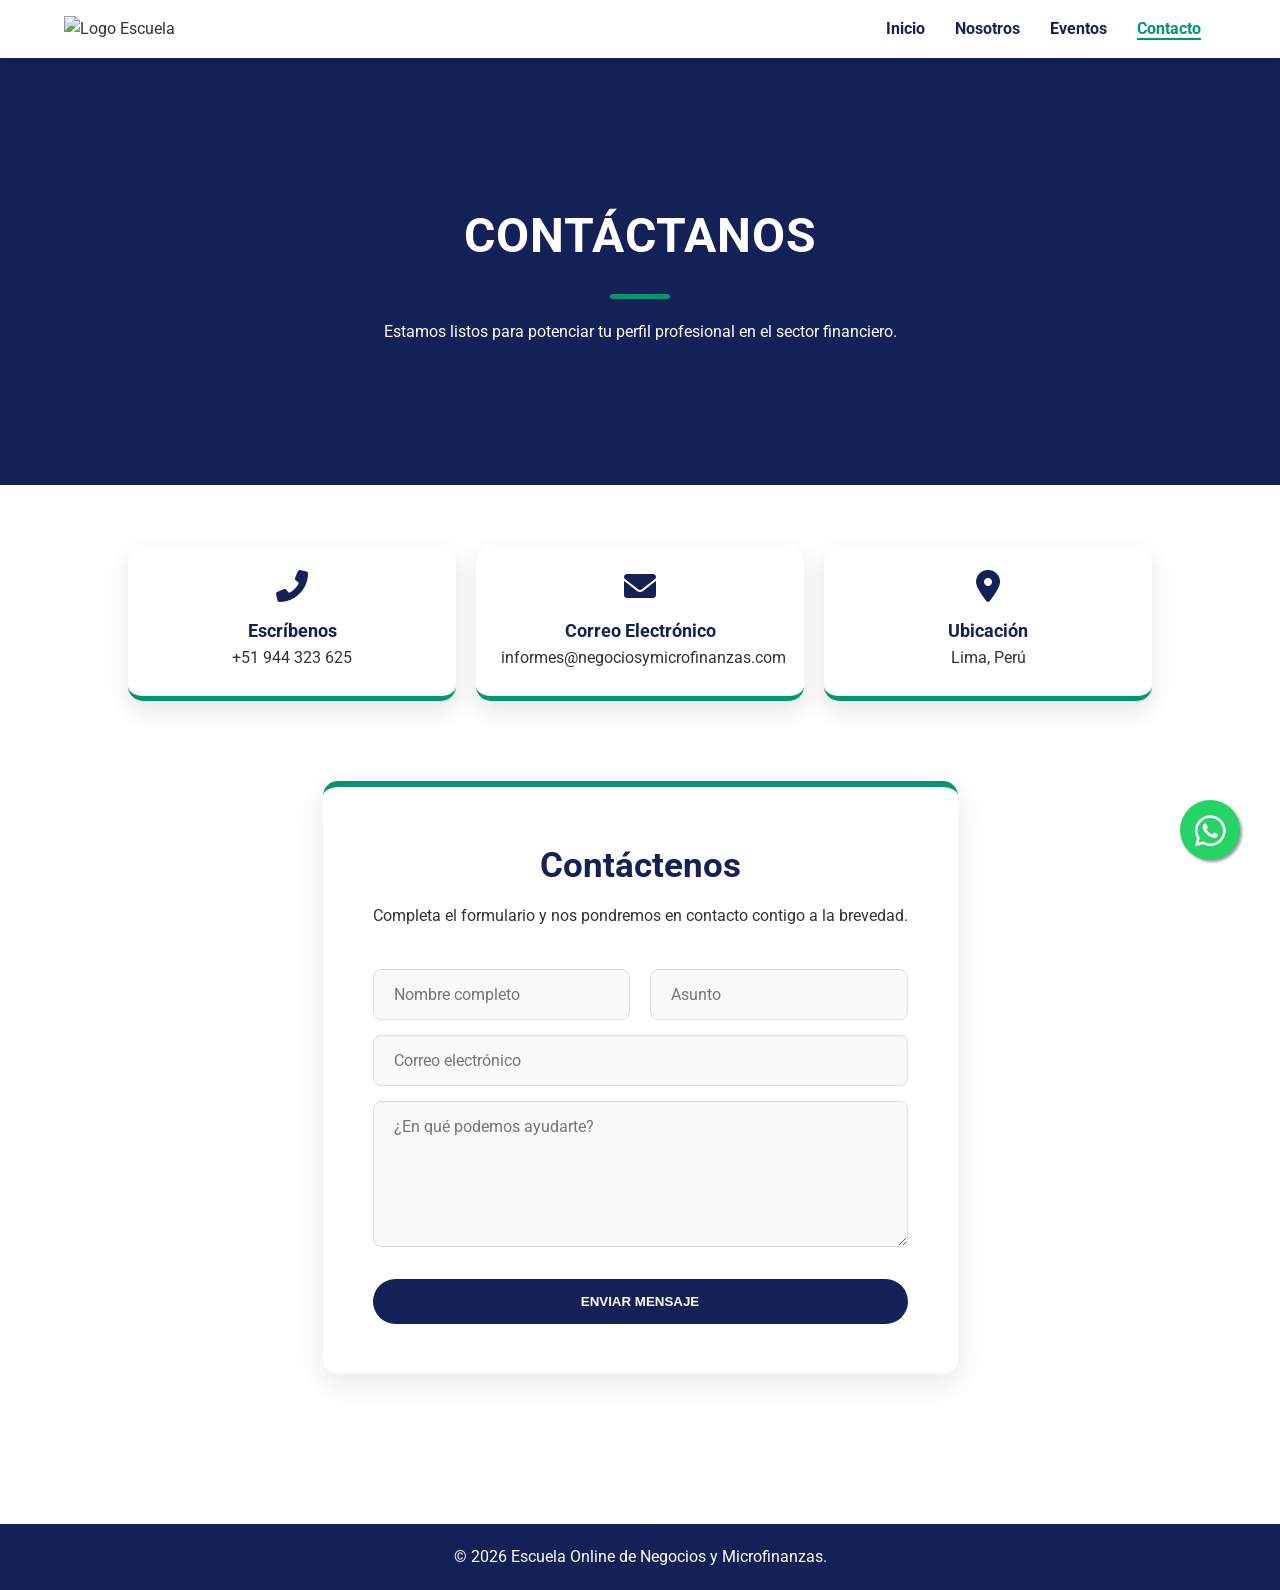
==== contacto/index.html @ e90923c6 "new commit" ====
<!DOCTYPE html>
<html lang="es">

<head>
     <meta charset="UTF-8">
     <meta name="viewport" content="width=device-width, initial-scale=1.0">
     <title>Contacto - Escuela Online de Negocios y Microfinanzas</title>
     <link rel="icon" type="image/x-icon" href="favicon.ico">
     <link rel="stylesheet" href="/css/style.css">
     <link href="https://fonts.googleapis.com/css2?family=Roboto:wght@400;700&display=swap" rel="stylesheet">
     <link rel="stylesheet" href="https://cdnjs.cloudflare.com/ajax/libs/font-awesome/6.0.0/css/all.min.css">
</head>

<body>

     <header>
          <nav class="navbar">
               <div class="logo">
                    <img src="imagenes/logo.jpeg" alt="Logo Escuela" width="25%">
               </div>

               <i class="fa fa-bars menu-toggle" id="mobile-menu"></i>

               <ul class="nav-links" id="nav-list">
                    <li><a href="/">Inicio</a></li>
                    <li><a href="/nosotros/">Nosotros</a></li>
                    <li><a href="/eventos/">Eventos</a></li>
                    <li><a href="/contacto/" class="active">Contacto</a></li>
               </ul>
          </nav>
     </header>

     <main class="contact-page">
          <section class="page-header">
               <div class="container header-content">
                    <h1>CONTÁCTANOS</h1>
                    <div class="header-divider"></div>
                    <p>Estamos listos para potenciar tu perfil profesional en el sector financiero.</p>
               </div>
          </section>

          <div class="container">
               <div class="info-grid">
                    <div class="info-card">
                         <i class="fas fa-phone-alt"></i>
                         <h3>Escríbenos</h3>
                         <p>+51 944 323 625</p>
                    </div>

                    <div class="info-card">
                         <i class="fas fa-envelope"></i>
                         <h3>Correo Electrónico</h3>
                         <p>informes@negociosymicrofinanzas.com</p>
                    </div>

                    <div class="info-card">
                         <i class="fas fa-map-marker-alt"></i>
                         <h3>Ubicación</h3>
                         <p>Lima, Perú</p>
                    </div>
               </div>

               <div class="contact-section-container">
                    <div class="contact-form-card">
                         <div class="form-header">
                              <h2>Contáctenos</h2>
                              <p>Completa el formulario y nos pondremos en contacto contigo a la brevedad.</p>
                         </div>

                         <form class="main-contact-form">
                              <div class="form-row">
                                   <input type="text" placeholder="Nombre completo" required>
                                   <input type="text" placeholder="Asunto" required>
                              </div>

                              <div class="form-group">
                                   <input type="email" placeholder="Correo electrónico" required>
                              </div>

                              <div class="form-group">
                                   <textarea placeholder="¿En qué podemos ayudarte?" rows="6" required></textarea>
                              </div>

                              <div class="form-footer">
                                   <button type="submit" class="btn-send-large">ENVIAR MENSAJE</button>
                              </div>
                         </form>
                    </div>
               </div>
          </div>

          <a class="float" target="_blank" href="https://wa.me/944323625">
               <i class="fab fa-whatsapp my-float"></i>
          </a>
     </main>

     <footer style="margin-top: 50px;">
          <p>&copy; 2026 Escuela Online de Negocios y Microfinanzas.</p>
     </footer>

     <script src="/js/script.js"></script>
</body>

</html>
---- css/style.css ----
/* ==========================================================================
   1. VARIABLES Y ESTILOS GLOBALES
   ========================================================================== */
:root {
    --primary-color: #142157;
    --accent-color: #02976f;
    --text-dark: #333;
    --light-bg: #f4f7f6;
    --white: #ffffff;
}

* {
    margin: 0;
    padding: 0;
    box-sizing: border-box;
}

body {
    font-family: 'Roboto', sans-serif;
    line-height: 1.6;
    color: var(--text-dark);
}

.container {
    padding: 60px 10%;
}

.bg-light {
    background: var(--light-bg);
}

.section-title {
    text-align: center;
    margin-bottom: 50px;
}

.section-title h2 {
    color: var(--primary-color);
    font-size: 2.5rem;
}

/* ==========================================================================
   2. NAVEGACIÓN Y COMPONENTES COMPARTIDOS (Header/Footer)
   ========================================================================== */
.navbar {
    display: flex;
    justify-content: space-between;
    align-items: center;
    padding: 1rem 5%;
    background: var(--white);
    box-shadow: 0 2px 10px rgba(0, 0, 0, 0.1);
    position: sticky;
    top: 0;
    z-index: 1000;
}

.logo img {
    width: 100px;
}

.nav-links {
    display: flex;
    list-style: none;
    align-items: center;
}

.nav-links li a {
    text-decoration: none;
    color: var(--primary-color);
    margin: 0 15px;
    font-weight: bold;
}

.nav-links li a.active {
    color: var(--accent-color) !important;
    border-bottom: 2px solid var(--accent-color);
}

.menu-toggle {
    display: none !important;
}

footer {
    background: var(--primary-color);
    color: white;
    text-align: center;
    padding: 20px;
}

/* Botón flotante WhatsApp */
.float {
    position: fixed;
    width: 60px;
    height: 60px;
    bottom: 40px;
    right: 40px;
    background-color: #25d366;
    color: #FFF;
    border-radius: 50px;
    text-align: center;
    font-size: 35px;
    box-shadow: 2px 2px 3px #999;
    z-index: 100;
}

.my-float {
    margin-top: 13px;
}

/* ==========================================================================
   3. ELEMENTOS DE DISEÑO GENÉRICOS (Reutilizables)
   ========================================================================== */
.grid {
    display: grid;
    grid-template-columns: repeat(auto-fit, minmax(250px, 1fr));
    gap: 30px;
}

.card {
    background: var(--white);
    padding: 30px;
    border-radius: 10px;
    box-shadow: 0 5px 15px rgba(0, 0, 0, 0.05);
    border-top: 5px solid var(--accent-color);
}

.btn-primary {
    background: var(--accent-color);
    color: white !important;
    padding: 10px 20px;
    border-radius: 5px;
    text-decoration: none;
    display: inline-block;
}

.btn-secondary {
    display: inline-block;
    background: var(--white);
    color: var(--primary-color);
    padding: 12px 30px;
    text-decoration: none;
    border-radius: 5px;
    font-weight: bold;
    margin-top: 20px;
}

/* ==========================================================================
   4. INICIO (index.html)
   ========================================================================== */
.hero {
    background-color: var(--primary-color);
    min-height: 80vh;
    display: flex;
    align-items: center;
    justify-content: center;
    overflow: hidden;
}

.hero-container {
    display: flex;
    width: 100%;
    max-width: 1400px;
    align-items: center;
}

.hero-text-side {
    flex: 1;
    padding: 60px 5%;
    color: white;
}

.programa-label {
    font-size: 2rem;
    font-weight: 300;
    display: block;
    margin-bottom: 10px;
}

.hero-title {
    font-size: 2.5rem;
    font-weight: 550;
    line-height: 1.1;
    text-transform: uppercase;
    margin-bottom: 30px;
}

.hero-image-side {
    flex: 1;
    position: relative;
    height: 80vh;
}

.hero-image-side img {
    width: 100%;
    height: 100%;
    object-fit: cover;
}

.hero-arrows {
    position: absolute;
    top: 20px;
    left: -30px;
    display: flex;
    gap: 10px;
}

.hero-arrows span {
    width: 0;
    height: 0;
    border-top: 15px solid transparent;
    border-bottom: 15px solid transparent;
    border-left: 20px solid white;
    opacity: 0.8;
}

/* Módulos en Home */
.modules-grid {
    display: grid;
    grid-template-columns: repeat(auto-fit, minmax(200px, 1fr));
    gap: 15px;
}

.module-item {
    background: var(--white);
    padding: 15px;
    border-radius: 5px;
    display: flex;
    align-items: center;
    font-weight: bold;
    border: 1px solid #ddd;
}

.module-item span {
    background: var(--primary-color);
    color: white;
    padding: 5px 10px;
    margin-right: 10px;
    border-radius: 3px;
    font-size: 0.8rem;
}

/* ==========================================================================
   5. NOSOTROS (nosotros.html)
   ========================================================================== */
.page-header {
    background: var(--primary-color);
    color: white;
    text-align: center;
    padding: 80px 0;
}

.header-content h1 {
    font-size: 3rem;
    text-transform: uppercase;
    letter-spacing: 1px;
}

.header-divider {
    width: 60px;
    height: 5px;
    background: var(--accent-color);
    margin: 20px auto;
    border-radius: 10px;
}

.about-grid {
    display: grid;
    grid-template-columns: 1fr 1fr;
    gap: 50px;
    align-items: center;
    text-align: justify;
}

.mission-card,
.vision-card {
    text-align: justify;
    padding: 40px;
}

.feature {
    display: flex;
    align-items: flex-start;
    gap: 15px;
    margin-bottom: 20px;
}

.feature-icon {
    color: #2b6cb0;
    font-size: 4rem;
}

.feature h2 {
    color: var(--primary-color);
}

.feature h3 {
    color: var(--accent-color);
    font-size: 1.3rem;
    margin-bottom: 5px;
    display: flex;
    align-items: center;
}

/* ==========================================================================
   6. PROGRAMAS (programa.html)
   ========================================================================== */
.page-header-program {
    background: var(--primary-color);
    color: white;
    padding: 60px 0;
    text-align: center;
}

.tagline {
    font-weight: 700;
    color: var(--accent-color);
    letter-spacing: 2px;
}

.stat-box {
    background: var(--light-bg);
    padding: 20px;
    border-radius: 10px;
    margin-bottom: 15px;
    border-left: 5px solid var(--accent-color);
}

.modules-accordion {
    display: grid;
    grid-template-columns: repeat(auto-fit, minmax(300px, 1fr));
    gap: 20px;
    margin-top: 40px;
}

.module-card {
    background: white;
    border-radius: 12px;
    padding: 25px;
    border-top: 2px solid var(--primary-color);
    border-left: 5px solid var(--primary-color);
    box-shadow: 0 5px 15px rgba(0, 0, 0, 0.05);
    margin-bottom: 20px;
    transition: 0.3s;
}

.module-card:hover {
    transform: translateY(-5px);
    border-top-color: #02976f;
    border-left-color: #02976f;
}

.module-card h3 {
    color: #142157;
    margin-bottom: 15px;
    font-size: 1.1rem;
    text-transform: uppercase;
}

.module-number {
    display: block;
    color: #02976f;
    font-weight: 800;
    font-size: 1.5rem;
    margin-bottom: 10px;
}

.module-body ul {
    list-style: none;
    padding: 0;
    font-size: 0.9rem;
    color: #555;
}

.module-body li::before {
    content: "•";
    color: #02976f;
    font-weight: bold;
    margin-right: 8px;
}

.intro-text p {
    text-align: justify;
    padding-bottom: 15px;
    padding-top: 8px;
}

.btn-primary-large {
    display: inline-block;
    background: #02976f;
    color: white;
    padding: 20px 40px;
    border-radius: 50px;
    text-decoration: none;
    font-weight: bold;
    margin-top: 50px;
}

/* ==========================================================================
   7. EVENTOS (eventos.html)
   ========================================================================== */
.video-grid {
    display: grid;
    grid-template-columns: repeat(auto-fit, minmax(400px, 1fr));
    gap: 30px;
    margin-top: 40px;
}

.video-card {
    background: white;
    border-radius: 15px;
    overflow: hidden;
    box-shadow: 0 10px 20px rgba(0, 0, 0, 0.05);
    border-bottom: 4px solid var(--accent-color);
}

.video-info {
    padding: 20px;
}

.video-placeholder {
    height: 0;
    padding-bottom: 56.25%;
    background-size: contain;
    background-position: center;
    background-color: #000;
    background-repeat: no-repeat;
    border-radius: 15px 15px 0 0;
    position: relative;
    cursor: pointer;
    overflow: hidden;
    transition: background-size 0.4s ease-in-out;
}

.video-overlay {
    position: absolute;
    top: 50%;
    left: 50%;
    transform: translate(-50%, -50%);
    color: rgba(255, 255, 255, 0.9);
    font-size: 4rem;
    transition: all 0.3s ease;
    z-index: 2;
    text-shadow: 0 4px 10px rgba(0, 0, 0, 0.5);
}

.video-placeholder:hover {
    /* Efecto sutil de zoom al pasar el mouse */
    background-size: 105%;
}

.video-placeholder:hover .video-overlay {
    color: var(--accent-color);
    /* El verde de tu logo */
    transform: translate(-50%, -50%) scale(1.1);
}

.video-info h3 {
    margin: 10px 0;
    color: var(--primary-color);
}

/* Estilos de cursos en Eventos */

.courses-grid {
    display: grid;
    grid-template-columns: repeat(auto-fit, minmax(300px, 1fr));
    gap: 20px;
}

.course-item {
    display: flex;
    background: white;
    padding: 25px;
    border-radius: 12px;
    align-items: flex-start;
    transition: 0.3s;
}

.course-icon {
    font-size: 2rem;
    margin-right: 20px;
    color: var(--accent-color);
}

.course-link {
    display: inline-block;
    margin-top: 15px;
    color: var(--accent-color);
    text-decoration: none;
    font-weight: bold;
    font-size: 0.9rem;
}

.course-text p {
    text-align: justify;
}

.course-text h3 {
    color: var(--primary-color);
    margin-bottom: 10px;
}

/* ==========================================================================
   8. CONTACTO (contacto.html)
   ========================================================================== */
.contact-section-container {
    display: flex;
    justify-content: center;
    padding: 40px 5%;
    background-color: transparent;
}

.contact-form-card {
    background: var(--white);
    max-width: 900px;
    margin: 0 auto;
    padding: 50px;
    border-radius: 15px;
    box-shadow: 0 10px 30px rgba(20, 33, 87, 0.1);
    border-top: 6px solid var(--accent-color);
}

.form-header {
    text-align: center;
    margin-bottom: 40px;
}

.form-header h2 {
    color: var(--primary-color);
    font-size: 2.2rem;
    margin-bottom: 10px;
}

.form-row {
    display: grid;
    grid-template-columns: 1fr 1fr;
    gap: 20px;
}

.form-footer {
    display: flex;
    justify-content: center;
    margin-top: 10px;
}

.main-contact-form input,
.main-contact-form textarea {
    width: 100%;
    padding: 15px 20px;
    margin-bottom: 15px;
    background-color: #f9f9f9;
    border: 1px solid #ddd;
    border-radius: 8px;
    font-size: 1rem;
    font-family: inherit;
    transition: all 0.3s ease;
}

.btn-send-large {
    background-color: var(--primary-color);
    color: white;
    padding: 15px 60px;
    font-weight: bold;
    border-radius: 50px;
    border: none;
    cursor: pointer;
    width: 100%;
    transition: 0.3s;
}

.btn-send-large:hover {
    background-color: var(--accent-color);
    transform: translateY(-2px);
}

.info-grid {
    display: grid;
    grid-template-columns: repeat(auto-fit, minmax(250px, 1fr));
    gap: 20px;
    margin-bottom: 40px;
}

.info-card {
    background: var(--white);
    padding: 25px;
    border-radius: 15px;
    text-align: center;
    box-shadow: 0 10px 25px rgba(0, 0, 0, 0.1);
    border-bottom: 5px solid var(--accent-color);
}

.info-card i {
    font-size: 2rem;
    color: var(--primary-color);
    margin-bottom: 15px;
}

.info-card h3 {
    font-size: 1.1rem;
    color: var(--primary-color);
}

/* ==========================================================================
   9. MEDIA QUERIES (Responsividad)
   ========================================================================== */
@media (max-width: 992px) {
    .hero-container {
        flex-direction: column;
        text-align: center;
    }

    .hero-image-side {
        width: 100%;
        height: 40vh;
    }

    .hero-arrows {
        display: none;
    }
}

@media (max-width: 768px) {
    .menu-toggle {
        display: block !important;
        font-size: 1.8rem;
        cursor: pointer;
        color: var(--primary-color);
    }

    .nav-links {
        display: none;
        flex-direction: column;
        position: absolute;
        top: 70px;
        left: 0;
        width: 100%;
        background-color: var(--white);
        box-shadow: 0 5px 10px rgba(0, 0, 0, 0.1);
        padding: 20px 0;
    }

    .nav-links.active-menu {
        display: flex;
    }

    .about-grid,
    .form-row {
        grid-template-columns: 1fr;
    }

    .container {
        padding: 40px 15px;
    }

    .header-content h1 {
        font-size: 1.8rem;
        padding: 0 15px;
    }

    .btn-send-large {
        width: 100%;
    }
}


@media (max-width: 600px) {
    .video-grid {
        grid-template-columns: 1fr;
    }
}
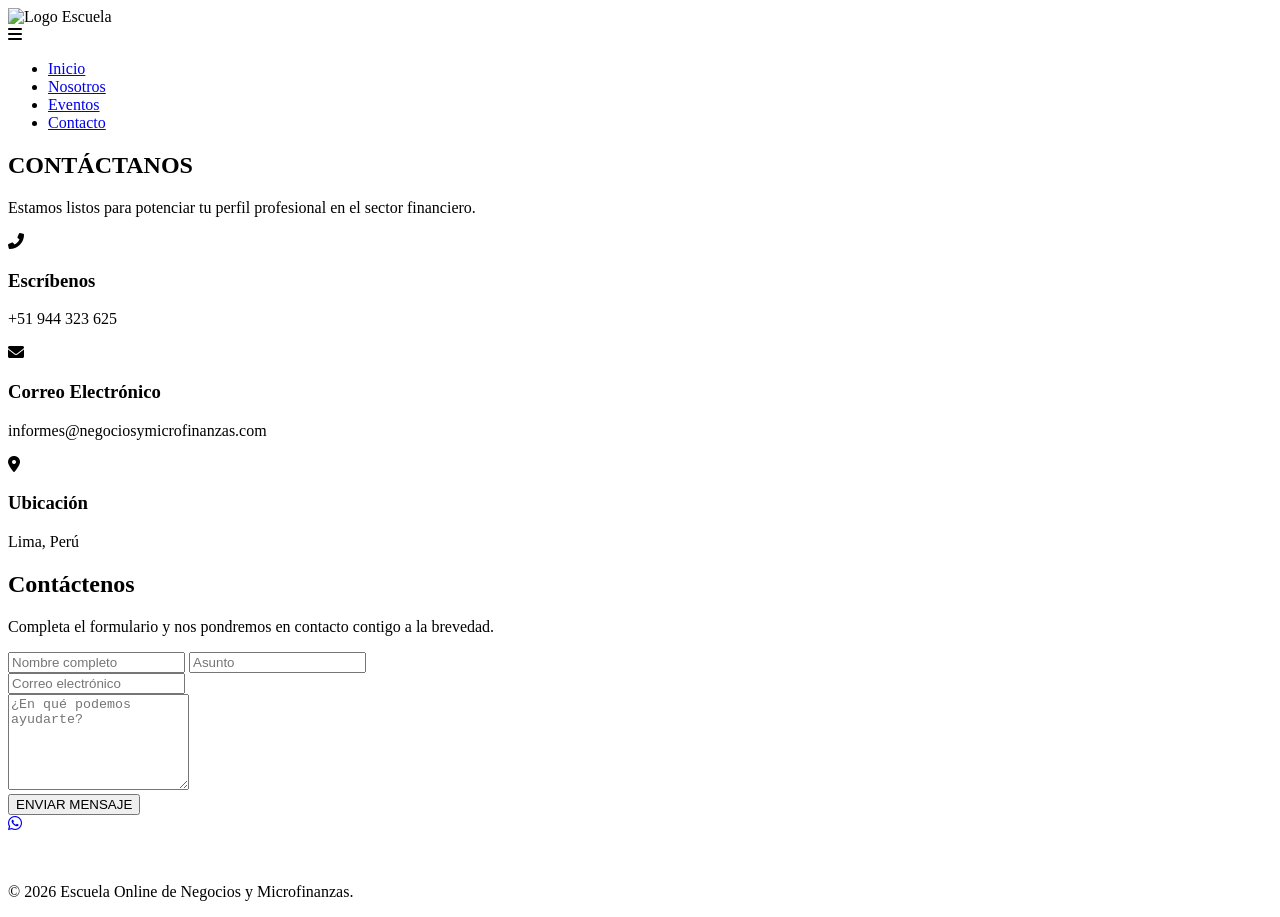
==== commit 93c8ea8d: "new commit" ====
--- a/contacto/index.html
+++ b/contacto/index.html
@@ -6,7 +6,7 @@
      <meta name="viewport" content="width=device-width, initial-scale=1.0">
      <title>Contacto - Escuela Online de Negocios y Microfinanzas</title>
      <link rel="icon" type="image/x-icon" href="favicon.ico">
-     <link rel="stylesheet" href="/css/style.css">
+     <link rel="stylesheet" href="./css/style.css">
      <link href="https://fonts.googleapis.com/css2?family=Roboto:wght@400;700&display=swap" rel="stylesheet">
      <link rel="stylesheet" href="https://cdnjs.cloudflare.com/ajax/libs/font-awesome/6.0.0/css/all.min.css">
 </head>
@@ -98,7 +98,7 @@
           <p>&copy; 2026 Escuela Online de Negocios y Microfinanzas.</p>
      </footer>
 
-     <script src="/js/script.js"></script>
+     <script src="./js/script.js"></script>
 </body>
 
 </html>
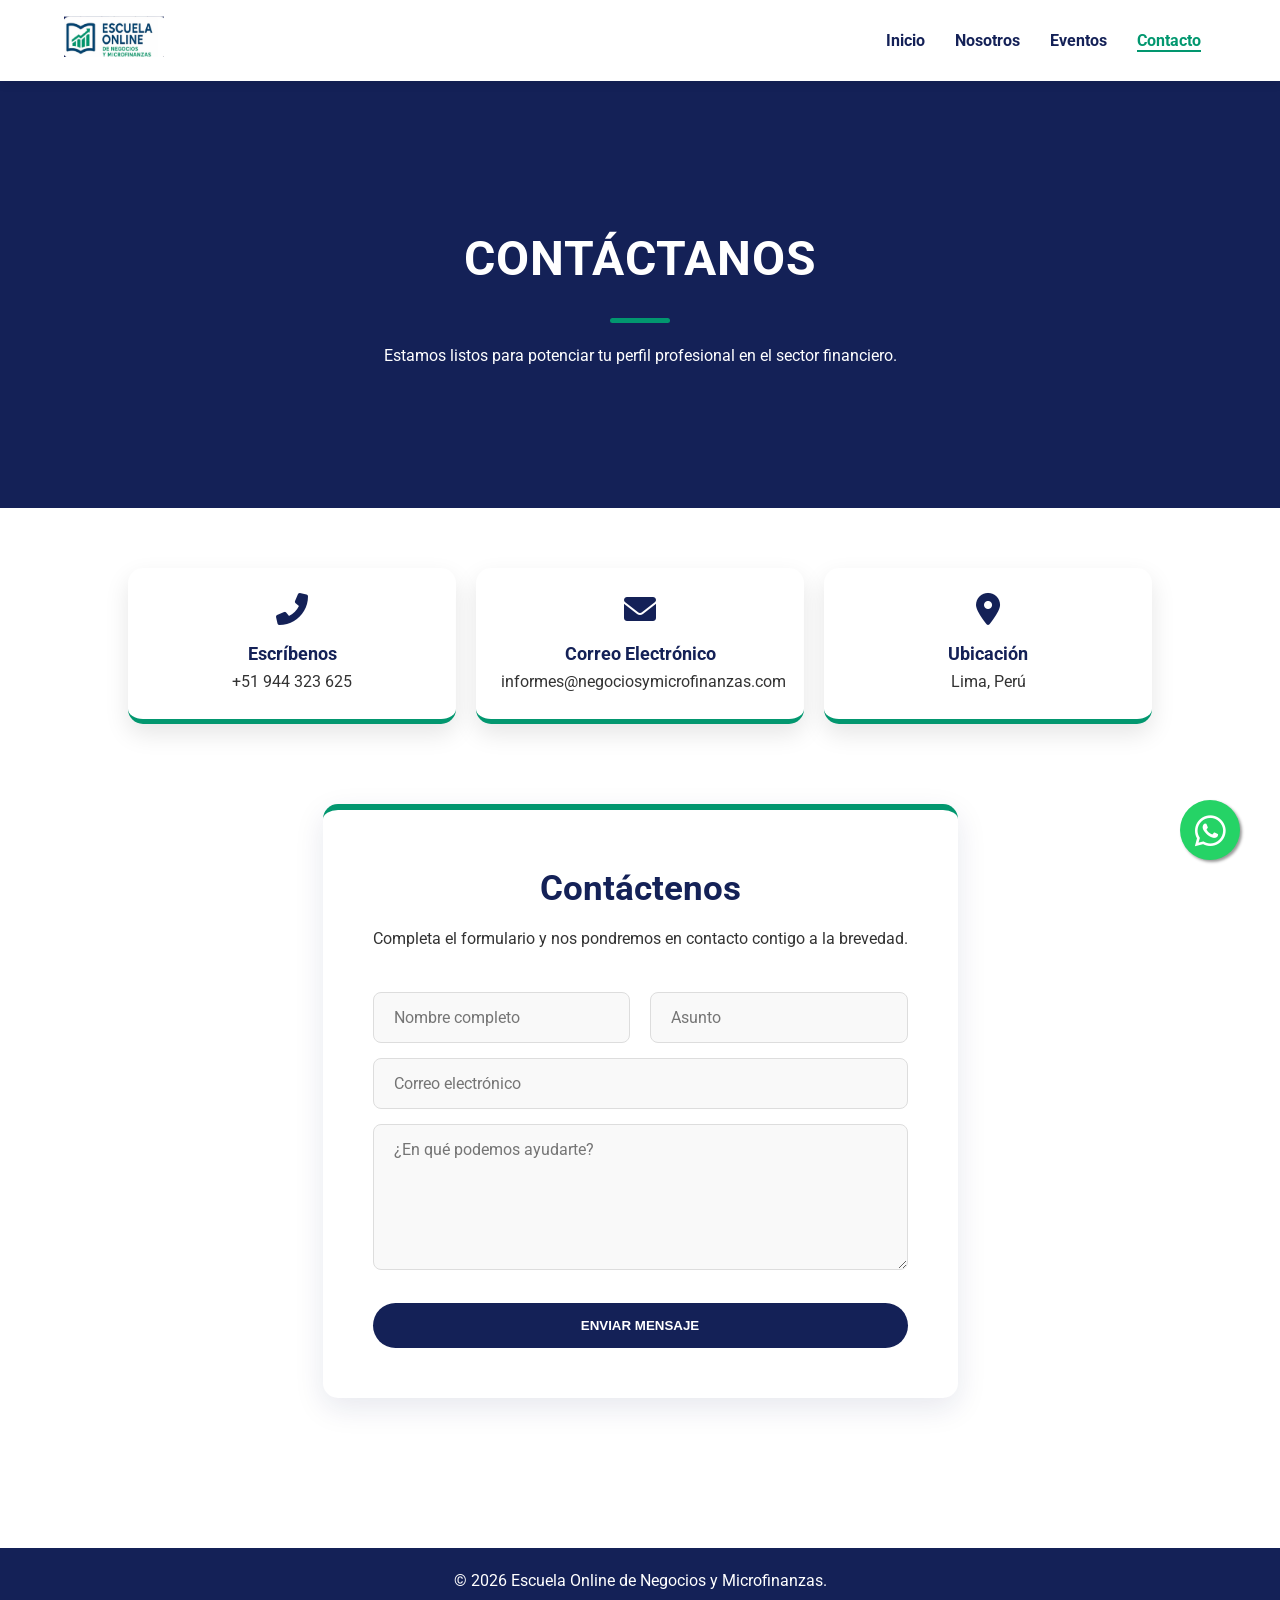
==== commit 603e3f33: "new commit" ====
--- a/contacto/index.html
+++ b/contacto/index.html
@@ -5,8 +5,8 @@
      <meta charset="UTF-8">
      <meta name="viewport" content="width=device-width, initial-scale=1.0">
      <title>Contacto - Escuela Online de Negocios y Microfinanzas</title>
-     <link rel="icon" type="image/x-icon" href="favicon.ico">
-     <link rel="stylesheet" href="./css/style.css">
+     <link rel="icon" type="image/x-icon" href="/favicon.ico">
+     <link rel="stylesheet" href="/css/style.css">
      <link href="https://fonts.googleapis.com/css2?family=Roboto:wght@400;700&display=swap" rel="stylesheet">
      <link rel="stylesheet" href="https://cdnjs.cloudflare.com/ajax/libs/font-awesome/6.0.0/css/all.min.css">
 </head>
@@ -16,7 +16,7 @@
      <header>
           <nav class="navbar">
                <div class="logo">
-                    <img src="imagenes/logo.jpeg" alt="Logo Escuela" width="25%">
+                    <img src="/imagenes/logo.jpeg" alt="Logo Escuela" width="25%">
                </div>
 
                <i class="fa fa-bars menu-toggle" id="mobile-menu"></i>
--- a/css/style.css
+++ b/css/style.css
@@ -0,0 +1,670 @@
+/* ==========================================================================
+   1. VARIABLES Y ESTILOS GLOBALES
+   ========================================================================== */
+:root {
+    --primary-color: #142157;
+    --accent-color: #02976f;
+    --text-dark: #333;
+    --light-bg: #f4f7f6;
+    --white: #ffffff;
+}
+
+* {
+    margin: 0;
+    padding: 0;
+    box-sizing: border-box;
+}
+
+body {
+    font-family: 'Roboto', sans-serif;
+    line-height: 1.6;
+    color: var(--text-dark);
+}
+
+.container {
+    padding: 60px 10%;
+}
+
+.bg-light {
+    background: var(--light-bg);
+}
+
+.section-title {
+    text-align: center;
+    margin-bottom: 50px;
+}
+
+.section-title h2 {
+    color: var(--primary-color);
+    font-size: 2.5rem;
+}
+
+/* ==========================================================================
+   2. NAVEGACIÓN Y COMPONENTES COMPARTIDOS (Header/Footer)
+   ========================================================================== */
+.navbar {
+    display: flex;
+    justify-content: space-between;
+    align-items: center;
+    padding: 1rem 5%;
+    background: var(--white);
+    box-shadow: 0 2px 10px rgba(0, 0, 0, 0.1);
+    position: sticky;
+    top: 0;
+    z-index: 1000;
+}
+
+.logo img {
+    width: 100px;
+}
+
+.nav-links {
+    display: flex;
+    list-style: none;
+    align-items: center;
+}
+
+.nav-links li a {
+    text-decoration: none;
+    color: var(--primary-color);
+    margin: 0 15px;
+    font-weight: bold;
+}
+
+.nav-links li a.active {
+    color: var(--accent-color) !important;
+    border-bottom: 2px solid var(--accent-color);
+}
+
+.menu-toggle {
+    display: none !important;
+}
+
+footer {
+    background: var(--primary-color);
+    color: white;
+    text-align: center;
+    padding: 20px;
+}
+
+/* Botón flotante WhatsApp */
+.float {
+    position: fixed;
+    width: 60px;
+    height: 60px;
+    bottom: 40px;
+    right: 40px;
+    background-color: #25d366;
+    color: #FFF;
+    border-radius: 50px;
+    text-align: center;
+    font-size: 35px;
+    box-shadow: 2px 2px 3px #999;
+    z-index: 100;
+}
+
+.my-float {
+    margin-top: 13px;
+}
+
+/* ==========================================================================
+   3. ELEMENTOS DE DISEÑO GENÉRICOS (Reutilizables)
+   ========================================================================== */
+.grid {
+    display: grid;
+    grid-template-columns: repeat(auto-fit, minmax(250px, 1fr));
+    gap: 30px;
+}
+
+.card {
+    background: var(--white);
+    padding: 30px;
+    border-radius: 10px;
+    box-shadow: 0 5px 15px rgba(0, 0, 0, 0.05);
+    border-top: 5px solid var(--accent-color);
+}
+
+.btn-primary {
+    background: var(--accent-color);
+    color: white !important;
+    padding: 10px 20px;
+    border-radius: 5px;
+    text-decoration: none;
+    display: inline-block;
+}
+
+.btn-secondary {
+    display: inline-block;
+    background: var(--white);
+    color: var(--primary-color);
+    padding: 12px 30px;
+    text-decoration: none;
+    border-radius: 5px;
+    font-weight: bold;
+    margin-top: 20px;
+}
+
+/* ==========================================================================
+   4. INICIO (index.html)
+   ========================================================================== */
+.hero {
+    background-color: var(--primary-color);
+    min-height: 80vh;
+    display: flex;
+    align-items: center;
+    justify-content: center;
+    overflow: hidden;
+}
+
+.hero-container {
+    display: flex;
+    width: 100%;
+    max-width: 1400px;
+    align-items: center;
+}
+
+.hero-text-side {
+    flex: 1;
+    padding: 60px 5%;
+    color: white;
+}
+
+.programa-label {
+    font-size: 2rem;
+    font-weight: 300;
+    display: block;
+    margin-bottom: 10px;
+}
+
+.hero-title {
+    font-size: 2.5rem;
+    font-weight: 550;
+    line-height: 1.1;
+    text-transform: uppercase;
+    margin-bottom: 30px;
+}
+
+.hero-image-side {
+    flex: 1;
+    position: relative;
+    height: 80vh;
+}
+
+.hero-image-side img {
+    width: 100%;
+    height: 100%;
+    object-fit: cover;
+}
+
+.hero-arrows {
+    position: absolute;
+    top: 20px;
+    left: -30px;
+    display: flex;
+    gap: 10px;
+}
+
+.hero-arrows span {
+    width: 0;
+    height: 0;
+    border-top: 15px solid transparent;
+    border-bottom: 15px solid transparent;
+    border-left: 20px solid white;
+    opacity: 0.8;
+}
+
+/* Módulos en Home */
+.modules-grid {
+    display: grid;
+    grid-template-columns: repeat(auto-fit, minmax(200px, 1fr));
+    gap: 15px;
+}
+
+.module-item {
+    background: var(--white);
+    padding: 15px;
+    border-radius: 5px;
+    display: flex;
+    align-items: center;
+    font-weight: bold;
+    border: 1px solid #ddd;
+}
+
+.module-item span {
+    background: var(--primary-color);
+    color: white;
+    padding: 5px 10px;
+    margin-right: 10px;
+    border-radius: 3px;
+    font-size: 0.8rem;
+}
+
+/* ==========================================================================
+   5. NOSOTROS (nosotros.html)
+   ========================================================================== */
+.page-header {
+    background: var(--primary-color);
+    color: white;
+    text-align: center;
+    padding: 80px 0;
+}
+
+.header-content h1 {
+    font-size: 3rem;
+    text-transform: uppercase;
+    letter-spacing: 1px;
+}
+
+.header-divider {
+    width: 60px;
+    height: 5px;
+    background: var(--accent-color);
+    margin: 20px auto;
+    border-radius: 10px;
+}
+
+.about-grid {
+    display: grid;
+    grid-template-columns: 1fr 1fr;
+    gap: 50px;
+    align-items: center;
+    text-align: justify;
+}
+
+.mission-card,
+.vision-card {
+    text-align: justify;
+    padding: 40px;
+}
+
+.feature {
+    display: flex;
+    align-items: flex-start;
+    gap: 15px;
+    margin-bottom: 20px;
+}
+
+.feature-icon {
+    color: #2b6cb0;
+    font-size: 4rem;
+}
+
+.feature h2 {
+    color: var(--primary-color);
+}
+
+.feature h3 {
+    color: var(--accent-color);
+    font-size: 1.3rem;
+    margin-bottom: 5px;
+    display: flex;
+    align-items: center;
+}
+
+/* ==========================================================================
+   6. PROGRAMAS (programa.html)
+   ========================================================================== */
+.page-header-program {
+    background: var(--primary-color);
+    color: white;
+    padding: 60px 0;
+    text-align: center;
+}
+
+.tagline {
+    font-weight: 700;
+    color: var(--accent-color);
+    letter-spacing: 2px;
+}
+
+.stat-box {
+    background: var(--light-bg);
+    padding: 20px;
+    border-radius: 10px;
+    margin-bottom: 15px;
+    border-left: 5px solid var(--accent-color);
+}
+
+.modules-accordion {
+    display: grid;
+    grid-template-columns: repeat(auto-fit, minmax(300px, 1fr));
+    gap: 20px;
+    margin-top: 40px;
+}
+
+.module-card {
+    background: white;
+    border-radius: 12px;
+    padding: 25px;
+    border-top: 2px solid var(--primary-color);
+    border-left: 5px solid var(--primary-color);
+    box-shadow: 0 5px 15px rgba(0, 0, 0, 0.05);
+    margin-bottom: 20px;
+    transition: 0.3s;
+}
+
+.module-card:hover {
+    transform: translateY(-5px);
+    border-top-color: #02976f;
+    border-left-color: #02976f;
+}
+
+.module-card h3 {
+    color: #142157;
+    margin-bottom: 15px;
+    font-size: 1.1rem;
+    text-transform: uppercase;
+}
+
+.module-number {
+    display: block;
+    color: #02976f;
+    font-weight: 800;
+    font-size: 1.5rem;
+    margin-bottom: 10px;
+}
+
+.module-body ul {
+    list-style: none;
+    padding: 0;
+    font-size: 0.9rem;
+    color: #555;
+}
+
+.module-body li::before {
+    content: "•";
+    color: #02976f;
+    font-weight: bold;
+    margin-right: 8px;
+}
+
+.intro-text p {
+    text-align: justify;
+    padding-bottom: 15px;
+    padding-top: 8px;
+}
+
+.btn-primary-large {
+    display: inline-block;
+    background: #02976f;
+    color: white;
+    padding: 20px 40px;
+    border-radius: 50px;
+    text-decoration: none;
+    font-weight: bold;
+    margin-top: 50px;
+}
+
+/* ==========================================================================
+   7. EVENTOS (eventos.html)
+   ========================================================================== */
+.video-grid {
+    display: grid;
+    grid-template-columns: repeat(auto-fit, minmax(400px, 1fr));
+    gap: 30px;
+    margin-top: 40px;
+}
+
+.video-card {
+    background: white;
+    border-radius: 15px;
+    overflow: hidden;
+    box-shadow: 0 10px 20px rgba(0, 0, 0, 0.05);
+    border-bottom: 4px solid var(--accent-color);
+}
+
+.video-info {
+    padding: 20px;
+}
+
+.video-placeholder {
+    height: 0;
+    padding-bottom: 56.25%;
+    background-size: contain;
+    background-position: center;
+    background-color: #000;
+    background-repeat: no-repeat;
+    border-radius: 15px 15px 0 0;
+    position: relative;
+    cursor: pointer;
+    overflow: hidden;
+    transition: background-size 0.4s ease-in-out;
+}
+
+.video-overlay {
+    position: absolute;
+    top: 50%;
+    left: 50%;
+    transform: translate(-50%, -50%);
+    color: rgba(255, 255, 255, 0.9);
+    font-size: 4rem;
+    transition: all 0.3s ease;
+    z-index: 2;
+    text-shadow: 0 4px 10px rgba(0, 0, 0, 0.5);
+}
+
+.video-placeholder:hover {
+    /* Efecto sutil de zoom al pasar el mouse */
+    background-size: 105%;
+}
+
+.video-placeholder:hover .video-overlay {
+    color: var(--accent-color);
+    /* El verde de tu logo */
+    transform: translate(-50%, -50%) scale(1.1);
+}
+
+.video-info h3 {
+    margin: 10px 0;
+    color: var(--primary-color);
+}
+
+/* Estilos de cursos en Eventos */
+
+.courses-grid {
+    display: grid;
+    grid-template-columns: repeat(auto-fit, minmax(300px, 1fr));
+    gap: 20px;
+}
+
+.course-item {
+    display: flex;
+    background: white;
+    padding: 25px;
+    border-radius: 12px;
+    align-items: flex-start;
+    transition: 0.3s;
+}
+
+.course-icon {
+    font-size: 2rem;
+    margin-right: 20px;
+    color: var(--accent-color);
+}
+
+.course-link {
+    display: inline-block;
+    margin-top: 15px;
+    color: var(--accent-color);
+    text-decoration: none;
+    font-weight: bold;
+    font-size: 0.9rem;
+}
+
+.course-text p {
+    text-align: justify;
+}
+
+.course-text h3 {
+    color: var(--primary-color);
+    margin-bottom: 10px;
+}
+
+/* ==========================================================================
+   8. CONTACTO (contacto.html)
+   ========================================================================== */
+.contact-section-container {
+    display: flex;
+    justify-content: center;
+    padding: 40px 5%;
+    background-color: transparent;
+}
+
+.contact-form-card {
+    background: var(--white);
+    max-width: 900px;
+    margin: 0 auto;
+    padding: 50px;
+    border-radius: 15px;
+    box-shadow: 0 10px 30px rgba(20, 33, 87, 0.1);
+    border-top: 6px solid var(--accent-color);
+}
+
+.form-header {
+    text-align: center;
+    margin-bottom: 40px;
+}
+
+.form-header h2 {
+    color: var(--primary-color);
+    font-size: 2.2rem;
+    margin-bottom: 10px;
+}
+
+.form-row {
+    display: grid;
+    grid-template-columns: 1fr 1fr;
+    gap: 20px;
+}
+
+.form-footer {
+    display: flex;
+    justify-content: center;
+    margin-top: 10px;
+}
+
+.main-contact-form input,
+.main-contact-form textarea {
+    width: 100%;
+    padding: 15px 20px;
+    margin-bottom: 15px;
+    background-color: #f9f9f9;
+    border: 1px solid #ddd;
+    border-radius: 8px;
+    font-size: 1rem;
+    font-family: inherit;
+    transition: all 0.3s ease;
+}
+
+.btn-send-large {
+    background-color: var(--primary-color);
+    color: white;
+    padding: 15px 60px;
+    font-weight: bold;
+    border-radius: 50px;
+    border: none;
+    cursor: pointer;
+    width: 100%;
+    transition: 0.3s;
+}
+
+.btn-send-large:hover {
+    background-color: var(--accent-color);
+    transform: translateY(-2px);
+}
+
+.info-grid {
+    display: grid;
+    grid-template-columns: repeat(auto-fit, minmax(250px, 1fr));
+    gap: 20px;
+    margin-bottom: 40px;
+}
+
+.info-card {
+    background: var(--white);
+    padding: 25px;
+    border-radius: 15px;
+    text-align: center;
+    box-shadow: 0 10px 25px rgba(0, 0, 0, 0.1);
+    border-bottom: 5px solid var(--accent-color);
+}
+
+.info-card i {
+    font-size: 2rem;
+    color: var(--primary-color);
+    margin-bottom: 15px;
+}
+
+.info-card h3 {
+    font-size: 1.1rem;
+    color: var(--primary-color);
+}
+
+/* ==========================================================================
+   9. MEDIA QUERIES (Responsividad)
+   ========================================================================== */
+@media (max-width: 992px) {
+    .hero-container {
+        flex-direction: column;
+        text-align: center;
+    }
+
+    .hero-image-side {
+        width: 100%;
+        height: 40vh;
+    }
+
+    .hero-arrows {
+        display: none;
+    }
+}
+
+@media (max-width: 768px) {
+    .menu-toggle {
+        display: block !important;
+        font-size: 1.8rem;
+        cursor: pointer;
+        color: var(--primary-color);
+    }
+
+    .nav-links {
+        display: none;
+        flex-direction: column;
+        position: absolute;
+        top: 70px;
+        left: 0;
+        width: 100%;
+        background-color: var(--white);
+        box-shadow: 0 5px 10px rgba(0, 0, 0, 0.1);
+        padding: 20px 0;
+    }
+
+    .nav-links.active-menu {
+        display: flex;
+    }
+
+    .about-grid,
+    .form-row {
+        grid-template-columns: 1fr;
+    }
+
+    .container {
+        padding: 40px 15px;
+    }
+
+    .header-content h1 {
+        font-size: 1.8rem;
+        padding: 0 15px;
+    }
+
+    .btn-send-large {
+        width: 100%;
+    }
+}
+
+
+@media (max-width: 600px) {
+    .video-grid {
+        grid-template-columns: 1fr;
+    }
+}
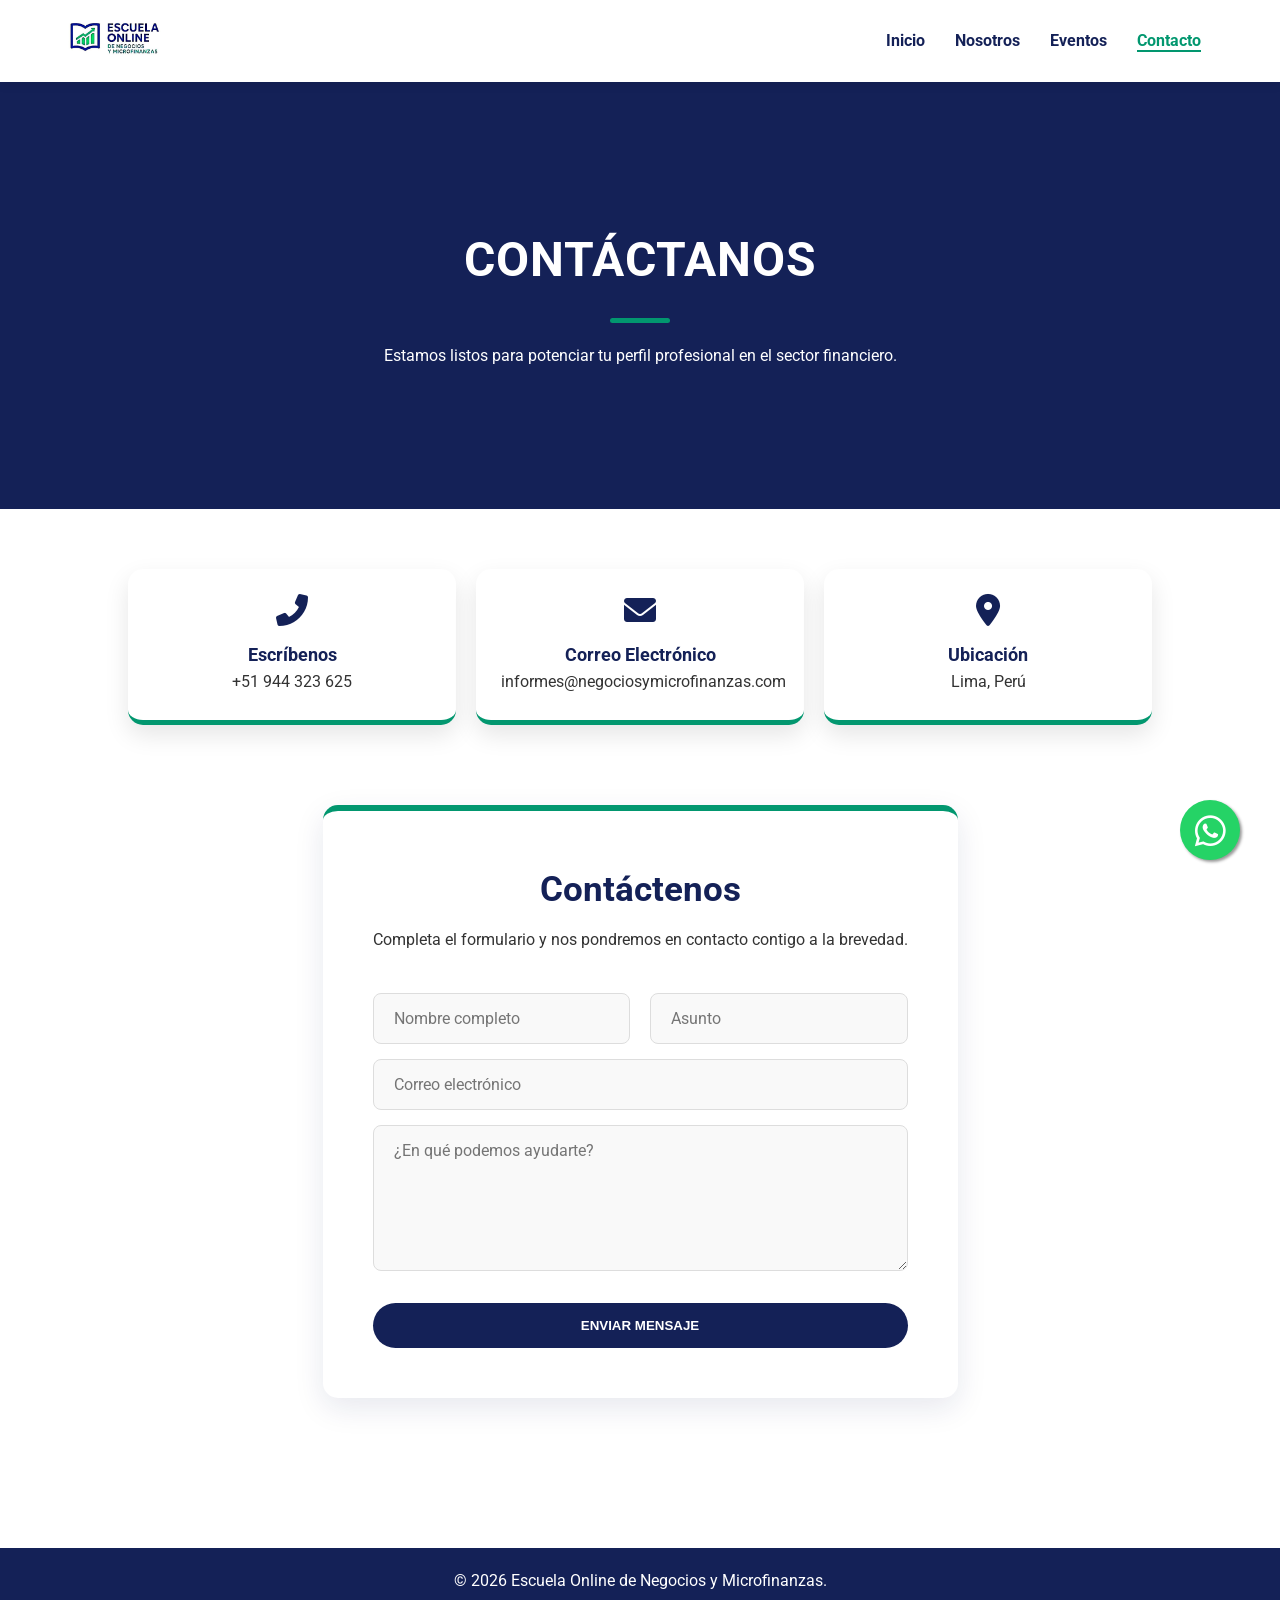
==== commit 7f8fc9ca: "new commit" ====
--- a/contacto/index.html
+++ b/contacto/index.html
@@ -98,7 +98,7 @@
           <p>&copy; 2026 Escuela Online de Negocios y Microfinanzas.</p>
      </footer>
 
-     <script src="./js/script.js"></script>
+     <script src="/js/script.js"></script>
 </body>
 
 </html>
